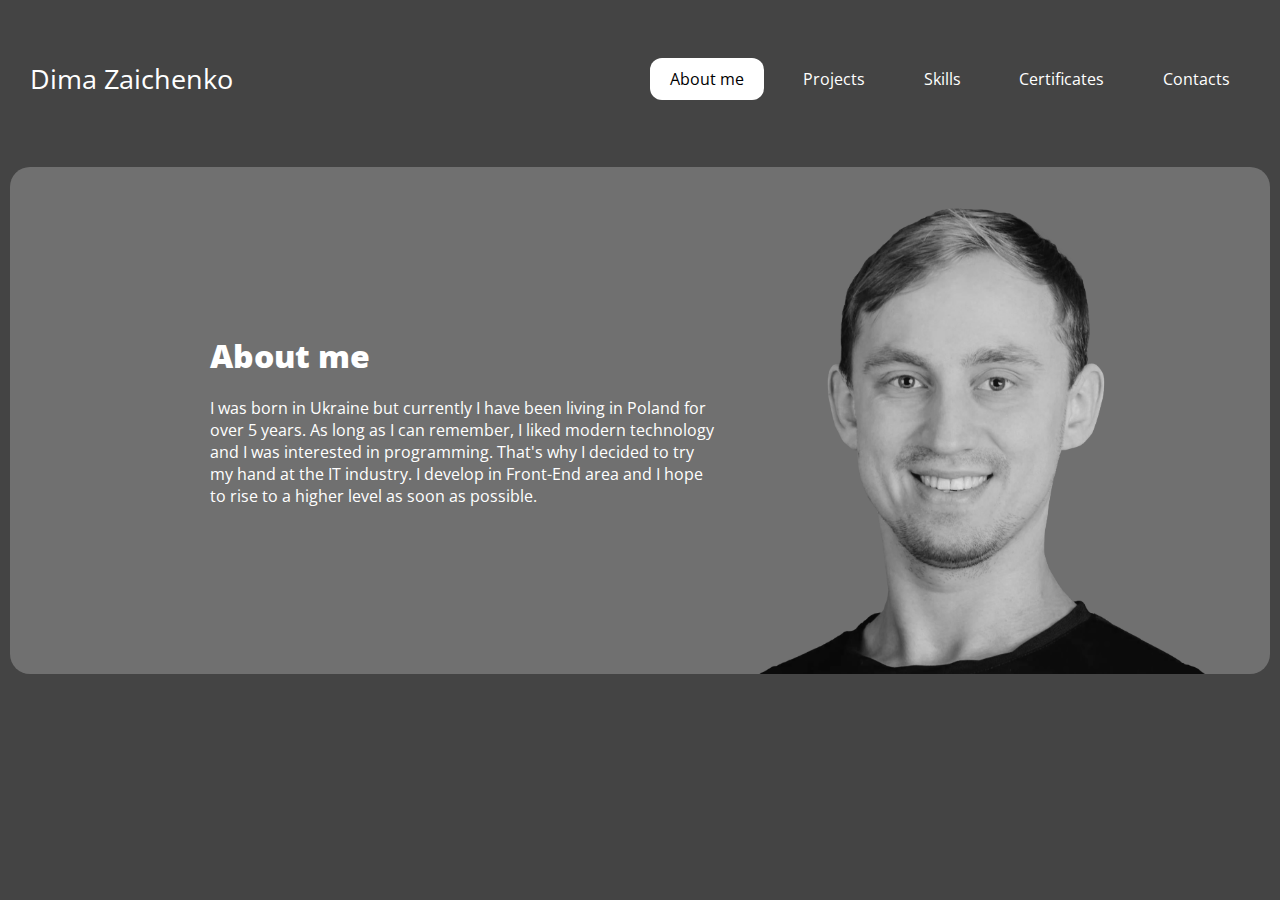
==== index.html @ 044b0fa2 "my actual portfolio 2" ====
<!DOCTYPE html>
<html lang="en">
<head>
    <meta charset="UTF-8">
    <meta http-equiv="X-UA-Compatible" content="IE=edge">
    <meta name="viewport" content="width=device-width, initial-scale=1.0">
    <link rel="preconnect" href="https://fonts.gstatic.com">
    <link href="https://fonts.googleapis.com/css2?family=Open+Sans:wght@300;400;700;800&display=swap" rel="stylesheet">
    <link rel="stylesheet"  href="/css/homepage.css" >
    <link rel="stylesheet"  href="/css/menu.css" >
    <title>Homepage</title>
</head>
<body>
    <section class="homeSection">
        <header class="homeHeader">
            <a href="index.html" class="homeLogo">Dima Zaichenko</a>
            <!-- <div class="languages" >
                <p class="activeLanguage" >EN</p>
                <p>PL</p>
                <p>RU</p>
            </div> -->
            <ul class="desktopUl" >
                <li><a href="index.html" class="activeTab" >About me</a></li>
                <li><a href="projects.html" >Projects</a></li>
                <li><a href="skills.html" >Skills</a></li>
                <li><a href="CV&certificated.html" >Certificates</a></li>
                <li><a href="contacts.html" >Contacts</a></li>
            </ul>
            <div id="burger" ></div>
            
        </header>
        <div class="homeContainer">
            <div class="mobileUlContainer" >
                <!-- <div class="languagesMobile" >
                    <p class="activeLanguage" >EN</p>
                    <p>PL</p>
                    <p>RU</p>
                </div> -->
                <ul class="mobileUl" >
                    <li><a class="activeTab" href="index.html" >About me</a></li>
                    <li><a href="projects.html" >Projects</a></li>
                    <li><a href="skills.html" >Skills</a></li>
                    <li><a href="CV&certificated.html" >Certificates</a></li>
                    <li><a href="contacts.html" >Contacts</a></li>
                </ul>
            </div>
            <div class="homeContent" >
                <h2>About me</h2>
                <p>
                    I was born in Ukraine but currently I have been living in Poland for over 5 years.
                    As long as I can remember, I liked modern technology and
                    I was interested in programming. That's why
                    I decided to try my hand at the IT industry. I develop in
                    Front-End area and I hope to rise to a higher level as soon as possible.
                </p>
            </div>
            
            <img src="/img/Dima3.png" >
        </div>
    <section/>

    <script src="/js/menu.js" ></script>
    <script src="/js/language.js" ></script>
</body>
</html>
---- css/homepage.css ----
* {
    margin: 0;
    padding: 0;
    box-sizing: border-box;

}

body {
    display: flex;
    justify-content: center;
    background: #444444;
    font-family: 'Open Sans', sans-serif;
}

.homeSection {
    max-width: 1600px;
    width: 100%;
    height: 100%;
    display:  flex;
    flex-direction: column;
    justify-content: center;
    align-items: center;
    margin: 40px 10px;
}

.homeContainer {
    width: 100%;
    background: #707070;
    border-radius: 20px;
    display: flex;
    justify-content: space-between;
    align-items: center;
    padding: 0 50px;
    margin-top: 50px;
    transition: 1s;
}


.homeHeader {
    width: 100%;
    padding: 20px;
    display: flex;
    justify-content: space-between;
    align-items: center;
    border-radius: 12px;
}

.homeLogo {
    color: rgb(255, 255, 255);
    font-weight: 400;
    text-decoration: none;
    font-size: 1.7em;
    word-wrap: break-word;
}

.languages {
    display: flex;
}

.languages p {
    margin: 0 10px;
    color: rgb(255, 255, 255);
    padding-top: 7px;
    border-radius: 50%;
    font-weight: 400;
    width: 35px;
    height: 35px;
    cursor: pointer;
    text-align: center;
    font-size: 1em;
    transition: 0.4s;
}

.languages p:hover {
    color: #fff;
    font-size: 1em;
    text-decoration: none;
    background: rgba(255, 255, 255, 0.05);
    box-shadow: 0 10px 10px rgba(0, 0, 0, 0.2);
    border-radius: 50%;
    transition: 0.4s;
}
.languages p.activeLanguage {
    background: rgb(255, 255, 255);
    color: black;
    transition: 0.5s;
}

.languagesMobile {
    display: none;
}

#burger {
    display: none;
}

.homeContent {
    max-width: 600px;
    margin-left: 150px;
    transition: 1s;
}

.homeContent h2 {
    font-size: 2em;
    color: rgb(255, 255, 255);
    margin-bottom: 20px;
    font-weight: 800;
}

.homeContent p {
    color: rgb(255, 255, 255);
    font-weight: 400;
    font-size: 1em;
}

img {
    display: flex;
    max-width: 500px;
    width: 100%;
    align-self: flex-end;
}

@media only screen and (max-width: 1130px) {
    .homeContainer {
        flex-direction: column;
        padding: 0;

    }

    .homeContent {
        padding: 20px;
        margin: 20px;
    }

    img {
        align-self: center;
    }
}

@media only screen and (max-width: 600px) {
    .languages {
        display: none;
    }

    .homeHeader {
        display: flex;
        justify-content: space-between;
    }

    .languagesMobile {
        display: flex;
        flex-direction: column;
        height: 70%;
        justify-content: space-around;
    }

    .languagesMobile p {
        margin: 0 30px;
        color: rgb(255, 255, 255);
        padding-top: 7px;
        border-radius: 50%;
        font-weight: 400;
        width: 35px;
        height: 35px;
        cursor: pointer;
        text-align: center;
        font-size: 1em;
    }

    .languagesMobile p:hover{
        color: #fff;
        font-size: 1em;
        text-decoration: none;
        background: rgba(255, 255, 255, 0.05);
        box-shadow: 0 10px 10px rgba(0, 0, 0, 0.2);
        border-radius: 50%;
        transition: 0.4s;
    }

    .languagesMobile p.activeLanguage{
        background: rgb(255, 255, 255);
        color: black;
        transition: 0.5s;
    }

    .homeContent {
        padding: 10px;
        margin: 10px;
    }
}
---- css/menu.css ----
.desktopUl {
    display: flex;
    justify-content: space-between;
    align-items: center;
    max-width: 600px;
    width: 100%;
}

.mobileUlContainer {
    display: none;
}

.desktopUl li {
    list-style: none;
}

.desktopUl li a {
    color: #fff;
    font-size: 1em;
    text-decoration: none;
    padding: 10px 20px;
    font-weight: 400;
    border-radius: 12px;
    transition: 0.4s;
}

.desktopUl li a:hover {
    color: #fff;
    font-size: 1em;
    text-decoration: none;
    background: rgba(255, 255, 255, 0.05);
    box-shadow: 0 10px 10px rgba(0, 0, 0, 0.2);
    border-radius: 12px;
    transition: 0.4s;
}

.desktopUl li a.activeTab {
    background: rgb(255, 255, 255);
    color: black;
    transition: 0.5s;
}

@media only screen and (max-width: 1000px) {
    .desktopUl {
        display: none;
    }

    #burger {
        display: flex;
        position: relative;
        width: 50px;
        height: 50px;
        cursor: pointer;
        justify-content: center;
        align-items: center;
        transition: 0.2s;
    }

    #burger::before {
        content: '';
        position: absolute;
        width: 28px;
        height: 2px;
        background: #fff;
        transition: 0.2s;
        transform: translateY(-10px);
        box-shadow:  0 10px 0 #fff;
    }

    #burger::after {
        content: '';
        position: absolute;
        width: 28px;
        height: 2px;
        background: #fff;
        transition: 0.2s;
        transform: translateY(10px);
    }

    /* #burger.activeBurger {
        background: #f7226a;
    } */

    #burger.activeBurger::before {
        transform: translateY(0px) rotate(45deg);
        box-shadow:  0 0 0 #fff;
    }

    #burger.activeBurger::after {
        transform: translateY(0px) rotate(-45deg);
    }

    .mobileUlContainer {
        position: fixed;
        display: flex;
        flex-direction: row;
        align-items: flex-start;
        width: 100%;
        height: 100%;
        top: 0;
        left: 0;
        margin-top: 120px;
        margin-right: 10px;
        background: #444444;
        transform: translateX(100%);
        transition: ease-in-out 0.4s;
        z-index: 100;

    }

    .mobileUlContainer.activeUl {
        position: fixed;
        display: flex;
        flex-direction: row;
        align-items: flex-start;
        width: 100%;
        height: 100%;
        margin-top: 130px;
        margin-right: 10px;
        background: #444444;
        transform: translateX(0);
        transition: ease-in-out 0.4s;
        z-index: 100;
    }

    .mobileUl {
        display: flex;
        flex-direction: column;
        justify-content: space-around;
        align-items: center;
        width: 100%;
        height: 70%;
        top: 0;
        left: 0;
        background: #444444;
    }

    .mobileUl li {
        list-style: none;
    }

    .mobileUl li a {
        color: #fff;
        font-size: 1.5em;
        text-decoration: none;
        padding: 10px 20px;
        font-weight: 300;
        border-radius: 12px;
    }

    .mobileUl li a:hover {
        color: #fff;
        font-size: 1.5em;
        text-decoration: none;
        background: rgba(255, 255, 255, 0.05);
        box-shadow: 0 10px 10px rgba(0, 0, 0, 0.2);
        border-radius: 12px;
        transition: 0.4s;
    }

    .mobileUl li a.activeTab {
        background: rgb(255, 255, 255);
        color: black;
        transition: 0.5s;
    }

}
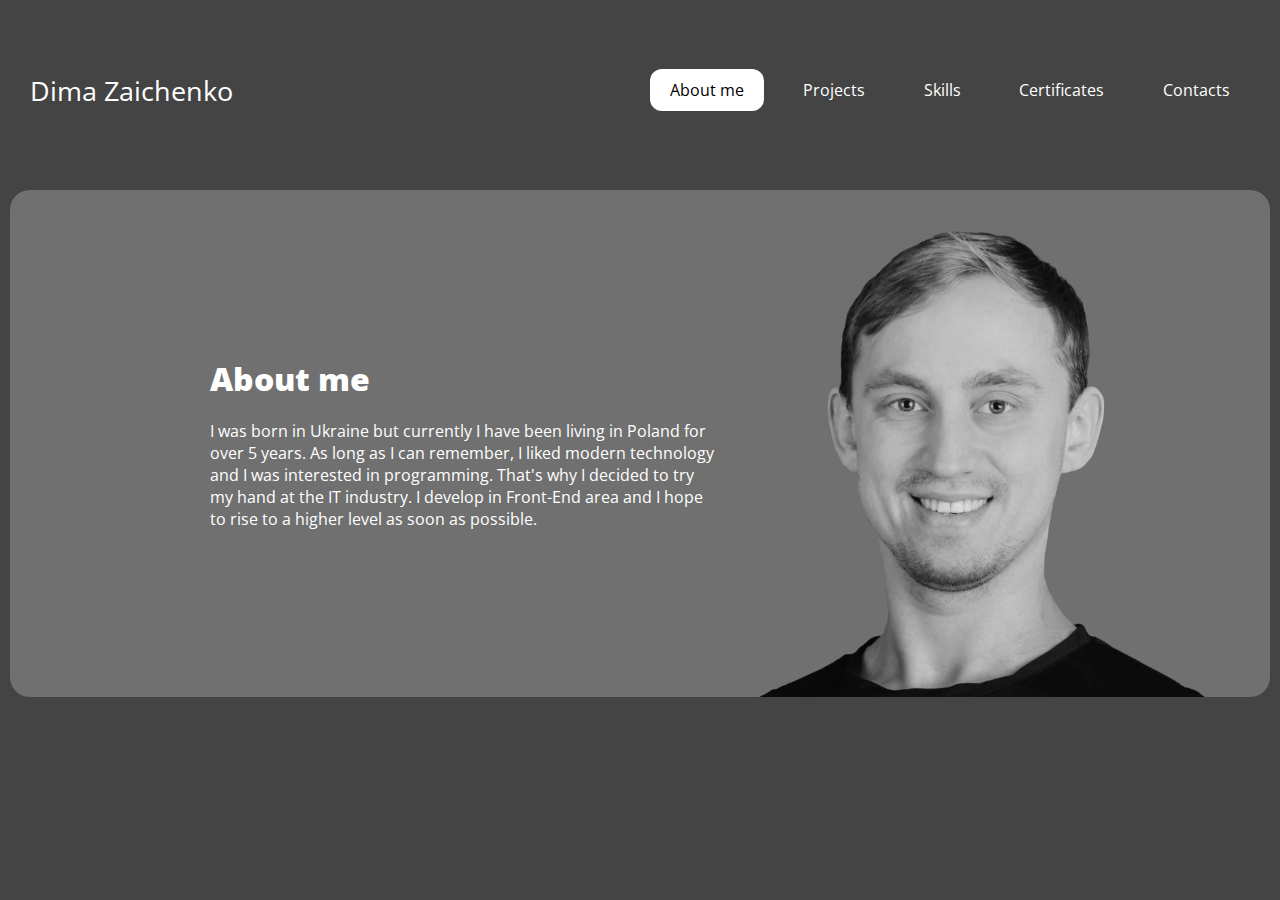
==== commit b5d5cc76: "added two new projects" ====
--- a/index.html
+++ b/index.html
@@ -6,8 +6,8 @@
     <meta name="viewport" content="width=device-width, initial-scale=1.0">
     <link rel="preconnect" href="https://fonts.gstatic.com">
     <link href="https://fonts.googleapis.com/css2?family=Open+Sans:wght@300;400;700;800&display=swap" rel="stylesheet">
-    <link rel="stylesheet"  href="/css/homepage.css" >
-    <link rel="stylesheet"  href="/css/menu.css" >
+    <link rel="stylesheet"  href="css/homepage.css" >
+    <link rel="stylesheet"  href="css/menu.css" >
     <title>Homepage</title>
 </head>
 <body>
@@ -23,7 +23,7 @@
                 <li><a href="index.html" class="activeTab" >About me</a></li>
                 <li><a href="projects.html" >Projects</a></li>
                 <li><a href="skills.html" >Skills</a></li>
-                <li><a href="CV&certificated.html" >Certificates</a></li>
+                <li><a href="certificates.html" >Certificates</a></li>
                 <li><a href="contacts.html" >Contacts</a></li>
             </ul>
             <div id="burger" ></div>
@@ -40,7 +40,7 @@
                     <li><a class="activeTab" href="index.html" >About me</a></li>
                     <li><a href="projects.html" >Projects</a></li>
                     <li><a href="skills.html" >Skills</a></li>
-                    <li><a href="CV&certificated.html" >Certificates</a></li>
+                    <li><a href="certificates.html" >Certificates</a></li>
                     <li><a href="contacts.html" >Contacts</a></li>
                 </ul>
             </div>
@@ -55,11 +55,11 @@
                 </p>
             </div>
             
-            <img src="/img/Dima3.png" >
+            <img src="img/Dima3.png" >
         </div>
-    <section/>
+    </section>
 
-    <script src="/js/menu.js" ></script>
-    <script src="/js/language.js" ></script>
+    <script src="js/menu.js" ></script>
+    <script src="js/language.js" ></script>
 </body>
 </html>--- a/css/homepage.css
+++ b/css/homepage.css
@@ -32,17 +32,19 @@
     align-items: center;
     padding: 0 50px;
     margin-top: 50px;
-    transition: 1s;
+    transition: 0.5s;
 }
 
 
 .homeHeader {
     width: 100%;
+    height: 100px;
     padding: 20px;
     display: flex;
     justify-content: space-between;
     align-items: center;
     border-radius: 12px;
+    background: #444444;
 }
 
 .homeLogo {
@@ -124,6 +126,7 @@
     .homeContainer {
         flex-direction: column;
         padding: 0;
+        margin-top: 100px;
 
     }
 
@@ -134,6 +137,12 @@
 
     img {
         align-self: center;
+    }
+
+    .homeHeader {
+        position: fixed;
+        top: 0;
+        z-index: 1000;
     }
 }
 
--- a/css/menu.css
+++ b/css/menu.css
@@ -100,7 +100,7 @@
         height: 100%;
         top: 0;
         left: 0;
-        margin-top: 120px;
+        margin-top: 90px;
         margin-right: 10px;
         background: #444444;
         transform: translateX(100%);
@@ -116,12 +116,15 @@
         align-items: flex-start;
         width: 100%;
         height: 100%;
-        margin-top: 130px;
+        top: 0;
+        left: 0;
+        margin-top: 90px;
         margin-right: 10px;
         background: #444444;
         transform: translateX(0);
         transition: ease-in-out 0.4s;
         z-index: 100;
+        
     }
 
     .mobileUl {
@@ -134,6 +137,7 @@
         top: 0;
         left: 0;
         background: #444444;
+        margin-top: 20px;
     }
 
     .mobileUl li {
@@ -162,7 +166,7 @@
     .mobileUl li a.activeTab {
         background: rgb(255, 255, 255);
         color: black;
-        transition: 0.5s;
+        transition: 0.4s;
     }
 
 }